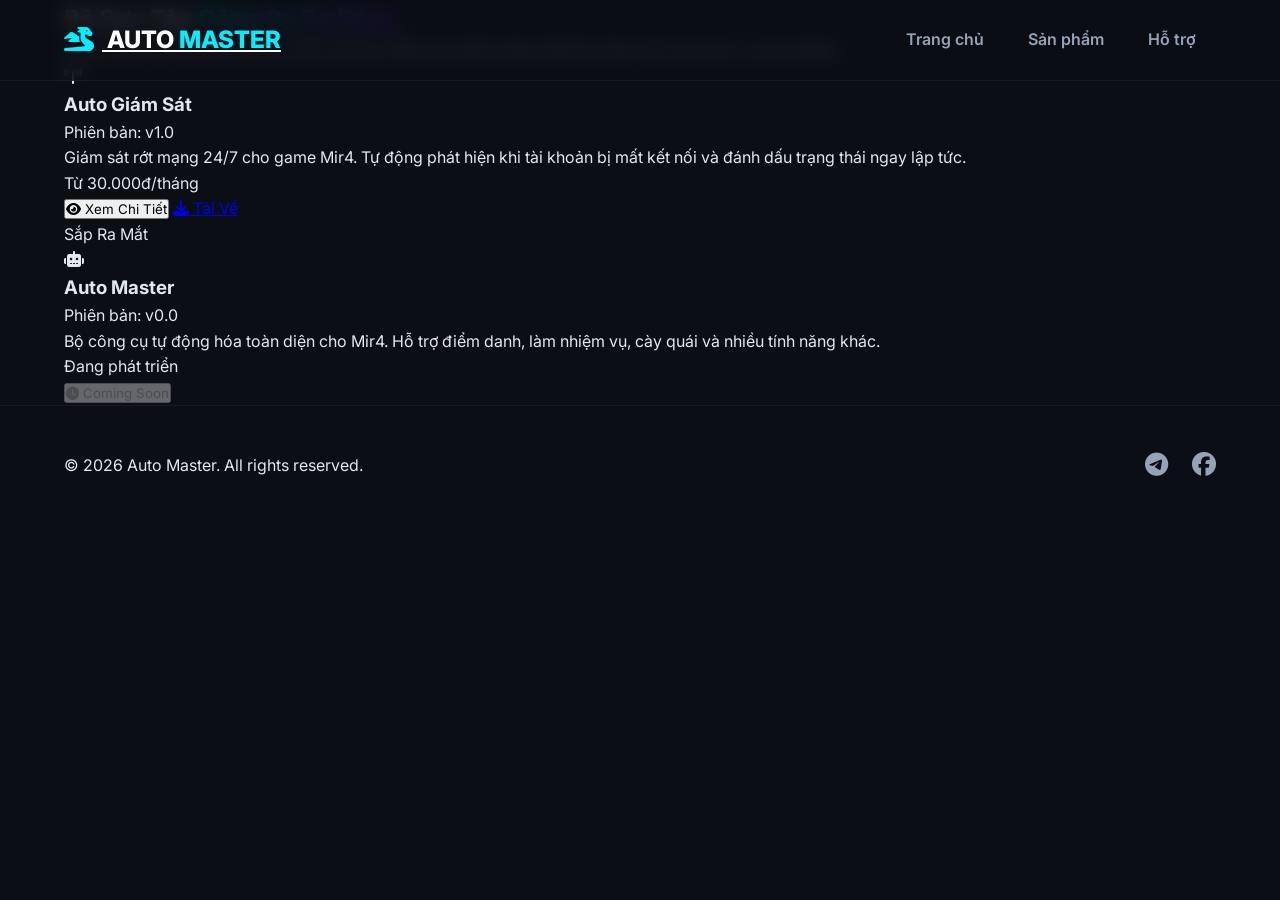
==== products.html @ 9a9118d9 "Create products.html" ====
<!DOCTYPE html>
<html lang="vi">
<head>
    <meta charset="UTF-8">
    <meta name="viewport" content="width=device-width, initial-scale=1.0">
    <title>Auto Master | Sản Phẩm Tự Động Hóa Mir4</title>
    <link href="https://fonts.googleapis.com/css2?family=Inter:wght@400;500;600;700;800&display=swap" rel="stylesheet">
    <link rel="stylesheet" href="https://cdnjs.cloudflare.com/ajax/libs/font-awesome/6.4.0/css/all.min.css">
    <link rel="stylesheet" href="style.css">
    <link rel="stylesheet" href="products.css">
</head>
<body>

    <!-- Header -->
    <header>
        <div class="container header-container">
            <a href="index.html" class="logo">
                <i class="fa-solid fa-dragon"></i> AUTO <span>MASTER</span>
            </a>
            <nav>
                <a href="index.html">Trang chủ</a>
                <a href="products.html" class="active">Sản phẩm</a>
                <a href="index.html#contact">Hỗ trợ</a>
            </nav>
        </div>
    </header>

    <!-- Hero -->
    <section class="products-hero">
        <div class="container">
            <h1>Bộ Sưu Tập <span class="gradient-text">Công Cụ Tự Động</span></h1>
            <p>Chọn công cụ phù hợp với nhu cầu của bạn. Mỗi sản phẩm được thiết kế riêng cho từng tác vụ trong Mir4.</p>
        </div>
    </section>

    <!-- Products Grid -->
    <section class="products-section">
        <div class="container">
            <div id="products-grid" class="products-grid">
                <!-- JS sẽ render product cards ở đây -->
                <div class="loading-spinner">
                    <i class="fa-solid fa-spinner fa-spin"></i> Đang tải sản phẩm...
                </div>
            </div>
        </div>
    </section>

    <!-- Product Detail Modal -->
    <div id="product-modal" class="modal-overlay" style="display:none;">
        <div class="modal-content">
            <button class="modal-close" onclick="closeModal()">&times;</button>
            <div id="modal-body">
                <!-- JS sẽ render chi tiết ở đây -->
            </div>
        </div>
    </div>

    <!-- Footer -->
    <footer id="contact">
        <div class="container">
            <p>&copy; 2026 Auto Master. All rights reserved.</p>
            <div class="socials">
                <a href="#"><i class="fa-brands fa-telegram"></i></a>
                <a href="#"><i class="fa-brands fa-facebook"></i></a>
            </div>
        </div>
    </footer>

    <script>
        let productsData = {};

        // Fetch version.json và render trang
        fetch('version.json')
            .then(res => res.json())
            .then(data => {
                productsData = data.products;
                renderProductCards(productsData);
            })
            .catch(err => {
                document.getElementById('products-grid').innerHTML = 
                    '<p style="text-align:center;color:#ff6b6b;">Không thể tải dữ liệu sản phẩm.</p>';
            });

        function renderProductCards(products) {
            const grid = document.getElementById('products-grid');
            grid.innerHTML = '';

            for (const [key, product] of Object.entries(products)) {
                const isComingSoon = product.coming_soon === true;
                const lowestPrice = product.pricing.monthly.price;
                
                const card = document.createElement('div');
                card.className = 'product-card' + (isComingSoon ? ' coming-soon' : '');
                
                card.innerHTML = `
                    <div class="card-glow"></div>
                    ${isComingSoon ? '<div class="badge-coming-soon">Sắp Ra Mắt</div>' : ''}
                    <div class="card-icon">
                        ${key === 'auto_giam_sat' ? '<i class="fa-solid fa-tower-broadcast"></i>' : 
                          key === 'auto_master' ? '<i class="fa-solid fa-robot"></i>' : 
                          '<i class="fa-solid fa-gear"></i>'}
                    </div>
                    <h3 class="card-title">${product.name}</h3>
                    <p class="card-version">Phiên bản: v${product.version}</p>
                    <p class="card-desc">${product.description}</p>
                    <div class="card-price">
                        ${isComingSoon ? '<span class="price-tag">Đang phát triển</span>' : 
                          `<span class="price-tag">Từ ${lowestPrice}/tháng</span>`}
                    </div>
                    <div class="card-actions">
                        ${isComingSoon ? 
                          `<button class="btn-detail" disabled>
                              <i class="fa-solid fa-clock"></i> Coming Soon
                          </button>` :
                          `<button class="btn-detail" onclick="openModal('${key}')">
                              <i class="fa-solid fa-eye"></i> Xem Chi Tiết
                          </button>
                          <a href="${product.download_url}" class="btn-download-card">
                              <i class="fa-solid fa-download"></i> Tải Về
                          </a>`}
                    </div>
                `;
                grid.appendChild(card);
            }
        }

        function openModal(productKey) {
            const product = productsData[productKey];
            if (!product) return;

            const modal = document.getElementById('product-modal');
            const body = document.getElementById('modal-body');

            const featuresHTML = product.features.map(f => 
                `<li><i class="fa-solid fa-check"></i> ${f}</li>`
            ).join('');

            const screenshotHTML = product.screenshot ? 
                `<div class="modal-screenshot">
                    <img src="${product.screenshot}" alt="${product.name}" />
                </div>` : '';

            body.innerHTML = `
                <div class="modal-header">
                    <div class="modal-icon">
                        ${productKey === 'auto_giam_sat' ? '<i class="fa-solid fa-tower-broadcast"></i>' : 
                          '<i class="fa-solid fa-robot"></i>'}
                    </div>
                    <div>
                        <h2>${product.name}</h2>
                        <span class="modal-version">v${product.version} • ${product.changelog}</span>
                    </div>
                </div>

                ${screenshotHTML}

                <div class="modal-section">
                    <h3><i class="fa-solid fa-bolt"></i> Cơ Chế Hoạt Động</h3>
                    <p>${product.description}</p>
                </div>

                <div class="modal-section">
                    <h3><i class="fa-solid fa-star"></i> Tính Năng Nổi Bật</h3>
                    <ul class="features-list">${featuresHTML}</ul>
                </div>

                <div class="modal-section">
                    <h3><i class="fa-solid fa-tags"></i> Bảng Giá</h3>
                    <div class="pricing-grid">
                        ${renderPricingCards(product.pricing)}
                    </div>
                </div>

                <div class="modal-actions">
                    <a href="${product.download_url}" class="btn-download-modal">
                        <i class="fa-solid fa-cloud-arrow-down"></i> Tải Xuống Ngay
                    </a>
                </div>
            `;

            modal.style.display = 'flex';
            document.body.style.overflow = 'hidden';
        }

        function renderPricingCards(pricing) {
            const plans = [
                { key: 'monthly', icon: 'fa-calendar-day', label: '1 Tháng' },
                { key: 'semi_annual', icon: 'fa-calendar-week', label: '6 Tháng' },
                { key: 'annual', icon: 'fa-calendar', label: '1 Năm' }
            ];
            
            return plans.map(plan => {
                const p = pricing[plan.key];
                const isPopular = plan.key === 'semi_annual';
                return `
                    <div class="pricing-card ${isPopular ? 'popular' : ''}">
                        ${isPopular ? '<div class="popular-badge">Phổ biến</div>' : ''}
                        ${p.badge ? `<div class="save-badge">${p.badge}</div>` : ''}
                        <div class="pricing-icon"><i class="fa-solid ${plan.icon}"></i></div>
                        <div class="pricing-duration">${p.duration}</div>
                        <div class="pricing-amount">${p.price}</div>
                    </div>
                `;
            }).join('');
        }

        function closeModal() {
            document.getElementById('product-modal').style.display = 'none';
            document.body.style.overflow = 'auto';
        }

        // Đóng modal khi click bên ngoài
        document.getElementById('product-modal').addEventListener('click', function(e) {
            if (e.target === this) closeModal();
        });

        // Đóng modal khi bấm ESC
        document.addEventListener('keydown', function(e) {
            if (e.key === 'Escape') closeModal();
        });
    </script>

</body>
</html>
---- style.css ----
:root {
    --bg-color: #0B0E14;
    --card-bg: #151A23;
    --text-primary: #E2E8F0;
    --text-secondary: #94A3B8;
    --accent-primary: #00F0FF;
    --accent-secondary: #7000FF;
}

* {
    margin: 0;
    padding: 0;
    box-sizing: border-box;
    font-family: 'Inter', sans-serif;
}

body {
    background-color: var(--bg-color);
    color: var(--text-primary);
    line-height: 1.6;
    overflow-x: hidden;
}

.container {
    max-width: 1200px;
    margin: 0 auto;
    padding: 0 24px;
}

/* Header */
header {
    background: rgba(11, 14, 20, 0.8);
    backdrop-filter: blur(10px);
    position: fixed;
    width: 100%;
    top: 0;
    z-index: 100;
    border-bottom: 1px solid rgba(255,255,255,0.05);
}

.header-container {
    display: flex;
    justify-content: space-between;
    align-items: center;
    height: 80px;
}

.logo {
    font-size: 24px;
    font-weight: 800;
    color: white;
}

.logo i {
    color: var(--accent-primary);
    margin-right: 8px;
}

.logo span {
    color: var(--accent-primary);
}

nav a {
    color: var(--text-secondary);
    text-decoration: none;
    margin: 0 20px;
    font-weight: 600;
    transition: color 0.3s;
}

nav a:hover {
    color: var(--text-primary);
}

.btn-primary-small {
    background: transparent;
    color: var(--accent-primary);
    text-decoration: none;
    padding: 10px 20px;
    border: 1px solid var(--accent-primary);
    border-radius: 4px;
    font-weight: 600;
    transition: all 0.3s;
}

.btn-primary-small:hover {
    background: var(--accent-primary);
    color: var(--bg-color);
    box-shadow: 0 0 15px rgba(0, 240, 255, 0.4);
}

/* Hero Section */
.hero {
    min-height: 100vh;
    display: flex;
    align-items: center;
    position: relative;
    padding-top: 80px;
}

.hero-content {
    position: relative;
    z-index: 10;
    max-width: 800px;
    text-align: center;
}

.hero h1 {
    font-size: 64px;
    font-weight: 800;
    line-height: 1.2;
    margin-bottom: 24px;
}

.gradient-text {
    background: linear-gradient(90deg, var(--accent-primary), var(--accent-secondary));
    -webkit-background-clip: text;
    -webkit-text-fill-color: transparent;
}

.hero p {
    font-size: 18px;
    color: var(--text-secondary);
    margin-bottom: 40px;
    max-width: 600px;
    margin-left: auto;
    margin-right: auto;
}

.hero-buttons {
    display: flex;
    justify-content: center;
    gap: 20px;
    margin-bottom: 30px;
}

.btn-primary {
    background: linear-gradient(45deg, var(--accent-primary), #00A3FF);
    color: #000;
    text-decoration: none;
    padding: 16px 32px;
    border-radius: 4px;
    font-weight: 800;
    font-size: 18px;
    transition: all 0.3s;
    text-transform: uppercase;
    letter-spacing: 1px;
}

.btn-primary:hover {
    transform: translateY(-2px);
    box-shadow: 0 10px 30px rgba(0, 240, 255, 0.3);
}

.btn-secondary {
    background: rgba(255, 255, 255, 0.05);
    color: var(--text-primary);
    text-decoration: none;
    padding: 16px 32px;
    border-radius: 4px;
    font-weight: 600;
    font-size: 18px;
    border: 1px solid rgba(255, 255, 255, 0.1);
    transition: all 0.3s;
}

.btn-secondary:hover {
    background: rgba(255, 255, 255, 0.1);
}

.version-info {
    display: flex;
    justify-content: center;
    gap: 24px;
    color: var(--text-secondary);
    font-size: 14px;
}

.version-info i {
    color: #00FF88;
    margin-right: 6px;
}

.hero-glow {
    position: absolute;
    top: 50%;
    left: 50%;
    transform: translate(-50%, -50%);
    width: 600px;
    height: 600px;
    background: radial-gradient(circle, rgba(112,0,255,0.15) 0%, rgba(0,240,255,0.05) 50%, rgba(11,14,20,0) 70%);
    z-index: 1;
    pointer-events: none;
}

/* Features */
.features {
    padding: 100px 0;
    background: #0E1219;
}

.section-title {
    text-align: center;
    font-size: 36px;
    margin-bottom: 60px;
}

.feature-grid {
    display: grid;
    grid-template-columns: repeat(auto-fit, minmax(250px, 1fr));
    gap: 30px;
}

.feature-card {
    background: var(--card-bg);
    padding: 40px 30px;
    border-radius: 8px;
    border: 1px solid rgba(255,255,255,0.03);
    transition: transform 0.3s, border-color 0.3s;
}

.feature-card:hover {
    transform: translateY(-5px);
    border-color: rgba(0, 240, 255, 0.3);
}

.icon-wrapper {
    width: 60px;
    height: 60px;
    background: rgba(0, 240, 255, 0.1);
    border-radius: 12px;
    display: flex;
    align-items: center;
    justify-content: center;
    font-size: 24px;
    color: var(--accent-primary);
    margin-bottom: 24px;
}

.feature-card h3 {
    font-size: 20px;
    margin-bottom: 12px;
}

.feature-card p {
    color: var(--text-secondary);
    font-size: 15px;
}

/* Footer */
footer {
    padding: 40px 0;
    border-top: 1px solid rgba(255,255,255,0.05);
}

footer .container {
    display: flex;
    justify-content: space-between;
    align-items: center;
}

.socials a {
    color: var(--text-secondary);
    font-size: 24px;
    margin-left: 20px;
    transition: color 0.3s;
}

.socials a:hover {
    color: var(--text-primary);
}
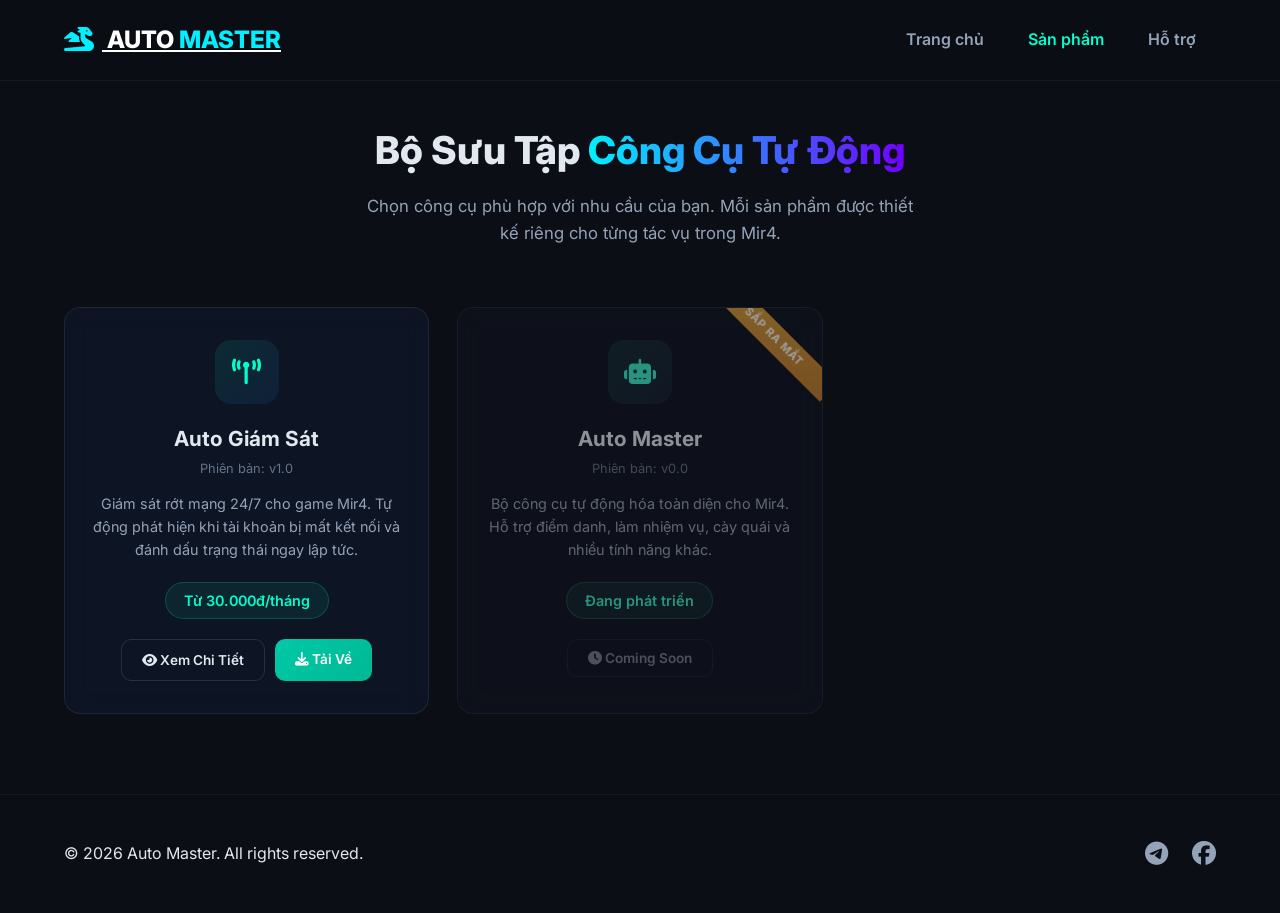
==== commit c6a50b8a: "Update products.html" ====
--- a/products.html
+++ b/products.html
@@ -140,6 +140,17 @@
                     <img src="${product.screenshot}" alt="${product.name}" />
                 </div>` : '';
 
+            const videoHTML = product.video ? 
+                `<div class="modal-section">
+                    <h3><i class="fa-solid fa-play-circle"></i> Video Demo</h3>
+                    <div class="modal-video">
+                        <video controls preload="metadata" poster="${product.screenshot || ''}">
+                            <source src="${product.video}" type="video/mp4">
+                            Trình duyệt không hỗ trợ video.
+                        </video>
+                    </div>
+                </div>` : '';
+
             body.innerHTML = `
                 <div class="modal-header">
                     <div class="modal-icon">
@@ -153,6 +164,8 @@
                 </div>
 
                 ${screenshotHTML}
+
+                ${videoHTML}
 
                 <div class="modal-section">
                     <h3><i class="fa-solid fa-bolt"></i> Cơ Chế Hoạt Động</h3>
--- a/products.css
+++ b/products.css
@@ -0,0 +1,415 @@
+/* ===== PRODUCTS PAGE ===== */
+
+/* Hero */
+.products-hero {
+    padding: 120px 0 40px;
+    text-align: center;
+}
+.products-hero h1 {
+    font-size: 2.4rem;
+    font-weight: 800;
+    margin-bottom: 12px;
+}
+.products-hero p {
+    color: #94a3b8;
+    font-size: 1.05rem;
+    max-width: 550px;
+    margin: 0 auto;
+}
+
+/* Products Grid */
+.products-section {
+    padding: 20px 0 80px;
+}
+.products-grid {
+    display: grid;
+    grid-template-columns: repeat(auto-fill, minmax(320px, 1fr));
+    gap: 28px;
+}
+.loading-spinner {
+    grid-column: 1 / -1;
+    text-align: center;
+    color: #64748b;
+    font-size: 1.1rem;
+    padding: 60px 0;
+}
+
+/* Product Card */
+.product-card {
+    position: relative;
+    background: rgba(15, 23, 42, 0.7);
+    border: 1px solid rgba(100, 116, 139, 0.2);
+    border-radius: 16px;
+    padding: 32px 28px;
+    text-align: center;
+    transition: all 0.4s cubic-bezier(0.175, 0.885, 0.32, 1.275);
+    overflow: hidden;
+    backdrop-filter: blur(12px);
+}
+.product-card:hover {
+    transform: translateY(-8px);
+    border-color: rgba(0, 255, 204, 0.4);
+    box-shadow: 0 20px 60px rgba(0, 255, 204, 0.08), 0 0 0 1px rgba(0, 255, 204, 0.15);
+}
+.product-card.coming-soon {
+    opacity: 0.6;
+    filter: grayscale(30%);
+}
+.product-card.coming-soon:hover {
+    transform: translateY(-4px);
+    border-color: rgba(100, 116, 139, 0.3);
+    box-shadow: none;
+}
+.card-glow {
+    position: absolute;
+    top: -50%;
+    left: -50%;
+    width: 200%;
+    height: 200%;
+    background: radial-gradient(circle at center, rgba(0, 255, 204, 0.03), transparent 70%);
+    pointer-events: none;
+    opacity: 0;
+    transition: opacity 0.4s;
+}
+.product-card:hover .card-glow {
+    opacity: 1;
+}
+.badge-coming-soon {
+    position: absolute;
+    top: 16px;
+    right: -30px;
+    background: linear-gradient(135deg, #f59e0b, #d97706);
+    color: #fff;
+    font-size: 0.7rem;
+    font-weight: 700;
+    padding: 4px 40px;
+    transform: rotate(45deg);
+    text-transform: uppercase;
+    letter-spacing: 1px;
+}
+.card-icon {
+    width: 64px;
+    height: 64px;
+    margin: 0 auto 18px;
+    border-radius: 16px;
+    background: linear-gradient(135deg, rgba(0, 255, 204, 0.1), rgba(59, 130, 246, 0.1));
+    display: flex;
+    align-items: center;
+    justify-content: center;
+    font-size: 1.6rem;
+    color: #00ffcc;
+    transition: transform 0.3s;
+}
+.product-card:hover .card-icon {
+    transform: scale(1.1) rotate(-5deg);
+}
+.card-title {
+    font-size: 1.3rem;
+    font-weight: 700;
+    margin-bottom: 4px;
+    color: #e2e8f0;
+}
+.card-version {
+    font-size: 0.8rem;
+    color: #64748b;
+    margin-bottom: 12px;
+}
+.card-desc {
+    color: #94a3b8;
+    font-size: 0.9rem;
+    line-height: 1.6;
+    margin-bottom: 18px;
+    min-height: 72px;
+}
+.card-price {
+    margin-bottom: 20px;
+}
+.price-tag {
+    display: inline-block;
+    padding: 6px 18px;
+    background: rgba(0, 255, 204, 0.08);
+    border: 1px solid rgba(0, 255, 204, 0.2);
+    border-radius: 20px;
+    color: #00ffcc;
+    font-size: 0.9rem;
+    font-weight: 600;
+}
+.card-actions {
+    display: flex;
+    gap: 10px;
+    justify-content: center;
+}
+.btn-detail {
+    padding: 10px 20px;
+    border: 1px solid rgba(100, 116, 139, 0.3);
+    border-radius: 10px;
+    background: transparent;
+    color: #e2e8f0;
+    font-size: 0.85rem;
+    font-weight: 600;
+    cursor: pointer;
+    transition: all 0.3s;
+    font-family: 'Inter', sans-serif;
+}
+.btn-detail:hover:not(:disabled) {
+    border-color: #00ffcc;
+    color: #00ffcc;
+    background: rgba(0, 255, 204, 0.05);
+}
+.btn-detail:disabled {
+    opacity: 0.5;
+    cursor: not-allowed;
+}
+.btn-download-card {
+    padding: 10px 20px;
+    background: linear-gradient(135deg, #00c9a7, #00b894);
+    border-radius: 10px;
+    color: #fff;
+    font-size: 0.85rem;
+    font-weight: 600;
+    text-decoration: none;
+    transition: all 0.3s;
+}
+.btn-download-card:hover {
+    transform: translateY(-2px);
+    box-shadow: 0 6px 20px rgba(0, 200, 167, 0.3);
+}
+
+/* ===== MODAL ===== */
+.modal-overlay {
+    position: fixed;
+    top: 0; left: 0; right: 0; bottom: 0;
+    background: rgba(0, 0, 0, 0.75);
+    backdrop-filter: blur(6px);
+    z-index: 9999;
+    display: flex;
+    align-items: center;
+    justify-content: center;
+    padding: 20px;
+    animation: fadeIn 0.3s ease;
+}
+@keyframes fadeIn {
+    from { opacity: 0; }
+    to { opacity: 1; }
+}
+.modal-content {
+    position: relative;
+    background: linear-gradient(160deg, #0f172a 0%, #1e293b 100%);
+    border: 1px solid rgba(100, 116, 139, 0.25);
+    border-radius: 20px;
+    padding: 36px;
+    max-width: 640px;
+    width: 100%;
+    max-height: 85vh;
+    overflow-y: auto;
+    animation: slideUp 0.35s cubic-bezier(0.175, 0.885, 0.32, 1.275);
+    box-shadow: 0 30px 100px rgba(0, 0, 0, 0.5);
+}
+@keyframes slideUp {
+    from { opacity: 0; transform: translateY(30px) scale(0.97); }
+    to { opacity: 1; transform: translateY(0) scale(1); }
+}
+.modal-close {
+    position: absolute;
+    top: 16px;
+    right: 20px;
+    background: none;
+    border: none;
+    color: #64748b;
+    font-size: 2rem;
+    cursor: pointer;
+    transition: color 0.2s;
+    line-height: 1;
+}
+.modal-close:hover {
+    color: #ff6b6b;
+}
+.modal-header {
+    display: flex;
+    align-items: center;
+    gap: 16px;
+    margin-bottom: 24px;
+}
+.modal-icon {
+    width: 52px;
+    height: 52px;
+    border-radius: 14px;
+    background: linear-gradient(135deg, rgba(0, 255, 204, 0.15), rgba(59, 130, 246, 0.15));
+    display: flex;
+    align-items: center;
+    justify-content: center;
+    font-size: 1.4rem;
+    color: #00ffcc;
+    flex-shrink: 0;
+}
+.modal-header h2 {
+    font-size: 1.5rem;
+    font-weight: 700;
+    color: #e2e8f0;
+    margin: 0;
+}
+.modal-version {
+    font-size: 0.8rem;
+    color: #64748b;
+}
+.modal-screenshot {
+    margin-bottom: 24px;
+    border-radius: 12px;
+    overflow: hidden;
+    border: 1px solid rgba(100, 116, 139, 0.2);
+}
+.modal-screenshot img {
+    width: 100%;
+    height: auto;
+    display: block;
+}
+.modal-section {
+    margin-bottom: 24px;
+}
+.modal-section h3 {
+    font-size: 1rem;
+    font-weight: 700;
+    color: #e2e8f0;
+    margin-bottom: 10px;
+}
+.modal-section h3 i {
+    color: #00ffcc;
+    margin-right: 8px;
+}
+.modal-section p {
+    color: #94a3b8;
+    font-size: 0.9rem;
+    line-height: 1.7;
+}
+.features-list {
+    list-style: none;
+    padding: 0;
+    margin: 0;
+}
+.features-list li {
+    color: #cbd5e1;
+    font-size: 0.9rem;
+    padding: 6px 0;
+    display: flex;
+    align-items: center;
+    gap: 10px;
+}
+.features-list li i {
+    color: #00ffcc;
+    font-size: 0.75rem;
+    flex-shrink: 0;
+}
+
+/* Pricing Grid */
+.pricing-grid {
+    display: grid;
+    grid-template-columns: repeat(3, 1fr);
+    gap: 12px;
+}
+.pricing-card {
+    position: relative;
+    background: rgba(30, 41, 59, 0.6);
+    border: 1px solid rgba(100, 116, 139, 0.2);
+    border-radius: 12px;
+    padding: 20px 14px;
+    text-align: center;
+    transition: all 0.3s;
+}
+.pricing-card:hover {
+    border-color: rgba(0, 255, 204, 0.3);
+    transform: translateY(-3px);
+}
+.pricing-card.popular {
+    border-color: rgba(0, 255, 204, 0.4);
+    background: rgba(0, 255, 204, 0.04);
+    box-shadow: 0 0 30px rgba(0, 255, 204, 0.06);
+}
+.popular-badge {
+    position: absolute;
+    top: -10px;
+    left: 50%;
+    transform: translateX(-50%);
+    background: linear-gradient(135deg, #00ffcc, #00c9a7);
+    color: #0f172a;
+    font-size: 0.65rem;
+    font-weight: 700;
+    padding: 3px 12px;
+    border-radius: 10px;
+    text-transform: uppercase;
+    letter-spacing: 0.5px;
+}
+.save-badge {
+    font-size: 0.65rem;
+    color: #00ffcc;
+    margin-bottom: 6px;
+    font-weight: 600;
+}
+.pricing-icon {
+    font-size: 1.2rem;
+    color: #64748b;
+    margin-bottom: 8px;
+}
+.pricing-card.popular .pricing-icon {
+    color: #00ffcc;
+}
+.pricing-duration {
+    font-size: 0.8rem;
+    color: #94a3b8;
+    margin-bottom: 6px;
+}
+.pricing-amount {
+    font-size: 1.15rem;
+    font-weight: 700;
+    color: #e2e8f0;
+}
+.pricing-card.popular .pricing-amount {
+    color: #00ffcc;
+}
+
+/* Modal Actions */
+.modal-actions {
+    text-align: center;
+    margin-top: 28px;
+}
+.btn-download-modal {
+    display: inline-block;
+    padding: 14px 36px;
+    background: linear-gradient(135deg, #00c9a7, #00b894);
+    border-radius: 12px;
+    color: #fff;
+    font-size: 1rem;
+    font-weight: 700;
+    text-decoration: none;
+    transition: all 0.3s;
+    box-shadow: 0 4px 15px rgba(0, 200, 167, 0.2);
+}
+.btn-download-modal:hover {
+    transform: translateY(-3px);
+    box-shadow: 0 10px 30px rgba(0, 200, 167, 0.35);
+}
+
+/* Nav active */
+nav a.active {
+    color: #00ffcc;
+}
+
+/* Scrollbar Modal */
+.modal-content::-webkit-scrollbar {
+    width: 6px;
+}
+.modal-content::-webkit-scrollbar-track {
+    background: transparent;
+}
+.modal-content::-webkit-scrollbar-thumb {
+    background: rgba(100, 116, 139, 0.3);
+    border-radius: 3px;
+}
+
+/* Responsive */
+@media (max-width: 768px) {
+    .products-hero h1 { font-size: 1.8rem; }
+    .products-grid { grid-template-columns: 1fr; }
+    .pricing-grid { grid-template-columns: 1fr; gap: 8px; }
+    .modal-content { padding: 24px; margin: 10px; }
+    .modal-header { flex-direction: column; text-align: center; }
+}
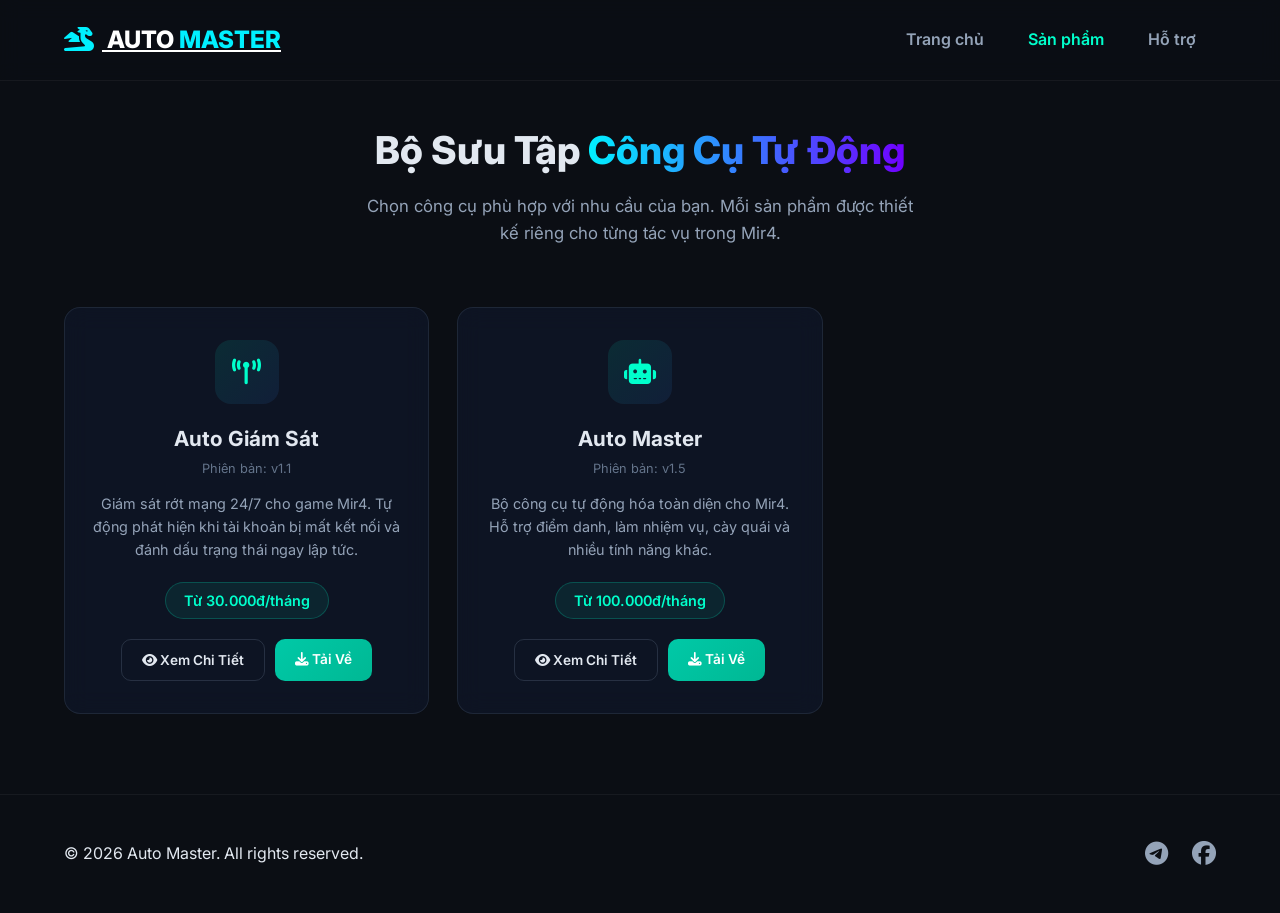
==== commit 865498af: "Fix cache issue for version.json on products page" ====
--- a/products.html
+++ b/products.html
@@ -69,8 +69,8 @@
     <script>
         let productsData = {};
 
-        // Fetch version.json và render trang
-        fetch('version.json')
+        // Fetch version.json và render trang (thêm cache buster để luôn lấy bản mới nhất)
+        fetch('version.json?v=' + new Date().getTime())
             .then(res => res.json())
             .then(data => {
                 productsData = data.products;
@@ -140,8 +140,21 @@
                     <img src="${product.screenshot}" alt="${product.name}" />
                 </div>` : '';
 
-            const videoHTML = product.video ? 
-                `<div class="modal-section">
+            let videoHTML = '';
+            if (product.video_youtube_id) {
+                videoHTML = `
+                <div class="modal-section">
+                    <h3><i class="fa-solid fa-play-circle"></i> Video Demo</h3>
+                    <div class="modal-video" style="position: relative; padding-bottom: 56.25%; height: 0; overflow: hidden; max-width: 100%;">
+                        <iframe src="https://www.youtube.com/embed/${product.video_youtube_id}?rel=0" 
+                                style="position: absolute; top: 0; left: 0; width: 100%; height: 100%; border: 0;" 
+                                allow="accelerometer; autoplay; clipboard-write; encrypted-media; gyroscope; picture-in-picture" allowfullscreen>
+                        </iframe>
+                    </div>
+                </div>`;
+            } else if (product.video) {
+                videoHTML = `
+                <div class="modal-section">
                     <h3><i class="fa-solid fa-play-circle"></i> Video Demo</h3>
                     <div class="modal-video">
                         <video controls preload="metadata" poster="${product.screenshot || ''}">
@@ -149,7 +162,8 @@
                             Trình duyệt không hỗ trợ video.
                         </video>
                     </div>
-                </div>` : '';
+                </div>`;
+            }
 
             body.innerHTML = `
                 <div class="modal-header">
--- a/style.css
+++ b/style.css
@@ -179,6 +179,15 @@
 .version-info i {
     color: #00FF88;
     margin-right: 6px;
+}
+
+.highlight-badge {
+    color: #ffd93d;
+    font-weight: 600;
+}
+
+.highlight-badge i {
+    color: #ffd93d;
 }
 
 .hero-glow {
--- a/products.css
+++ b/products.css
@@ -388,6 +388,21 @@
     box-shadow: 0 10px 30px rgba(0, 200, 167, 0.35);
 }
 
+/* Video Player */
+.modal-video {
+    border-radius: 12px;
+    overflow: hidden;
+    border: 1px solid rgba(100, 116, 139, 0.2);
+    background: #000;
+}
+.modal-video video {
+    width: 100%;
+    height: auto;
+    display: block;
+    max-height: 360px;
+    object-fit: contain;
+}
+
 /* Nav active */
 nav a.active {
     color: #00ffcc;
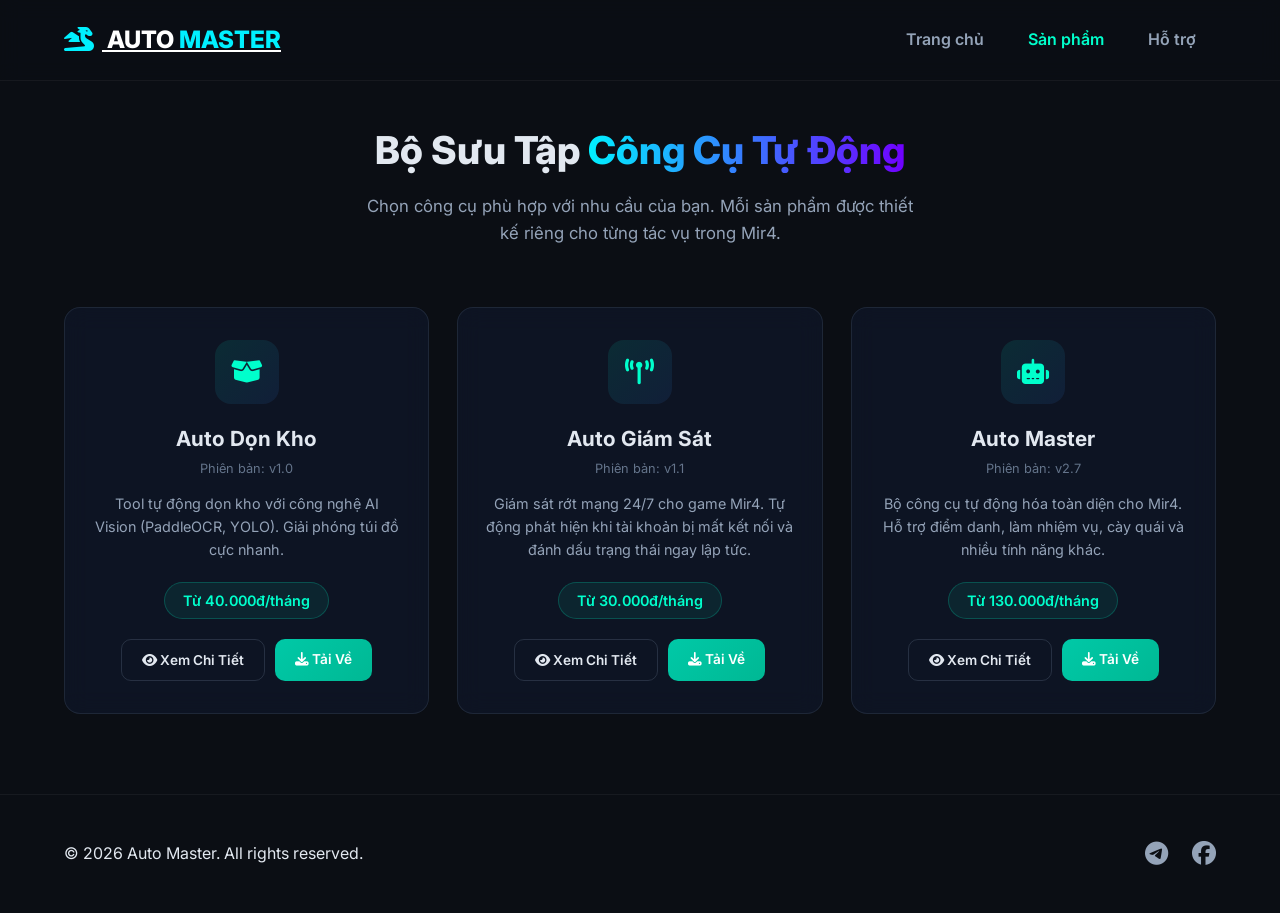
==== commit caa61648: "Them san pham Auto Don Kho vao Web" ====
--- a/products.html
+++ b/products.html
@@ -98,6 +98,7 @@
                     <div class="card-icon">
                         ${key === 'auto_giam_sat' ? '<i class="fa-solid fa-tower-broadcast"></i>' : 
                           key === 'auto_master' ? '<i class="fa-solid fa-robot"></i>' : 
+                          key === 'auto_don_kho' ? '<i class="fa-solid fa-box-open"></i>' : 
                           '<i class="fa-solid fa-gear"></i>'}
                     </div>
                     <h3 class="card-title">${product.name}</h3>
@@ -169,6 +170,7 @@
                 <div class="modal-header">
                     <div class="modal-icon">
                         ${productKey === 'auto_giam_sat' ? '<i class="fa-solid fa-tower-broadcast"></i>' : 
+                          productKey === 'auto_don_kho' ? '<i class="fa-solid fa-box-open"></i>' : 
                           '<i class="fa-solid fa-robot"></i>'}
                     </div>
                     <div>
@@ -210,15 +212,19 @@
         }
 
         function renderPricingCards(pricing) {
-            const plans = [
+            const allPlans = [
                 { key: 'monthly', icon: 'fa-calendar-day', label: '1 Tháng' },
+                { key: 'quarterly', icon: 'fa-calendar-days', label: '3 Tháng' },
                 { key: 'semi_annual', icon: 'fa-calendar-week', label: '6 Tháng' },
-                { key: 'annual', icon: 'fa-calendar', label: '1 Năm' }
+                { key: 'annual', icon: 'fa-calendar', label: '1 Năm' },
+                { key: 'lifetime', icon: 'fa-infinity', label: 'Vĩnh viễn' }
             ];
+            
+            const plans = allPlans.filter(p => pricing[p.key]);
             
             return plans.map(plan => {
                 const p = pricing[plan.key];
-                const isPopular = plan.key === 'semi_annual';
+                const isPopular = (plan.key === 'semi_annual' && !pricing['quarterly']) || plan.key === 'quarterly';
                 return `
                     <div class="pricing-card ${isPopular ? 'popular' : ''}">
                         ${isPopular ? '<div class="popular-badge">Phổ biến</div>' : ''}
